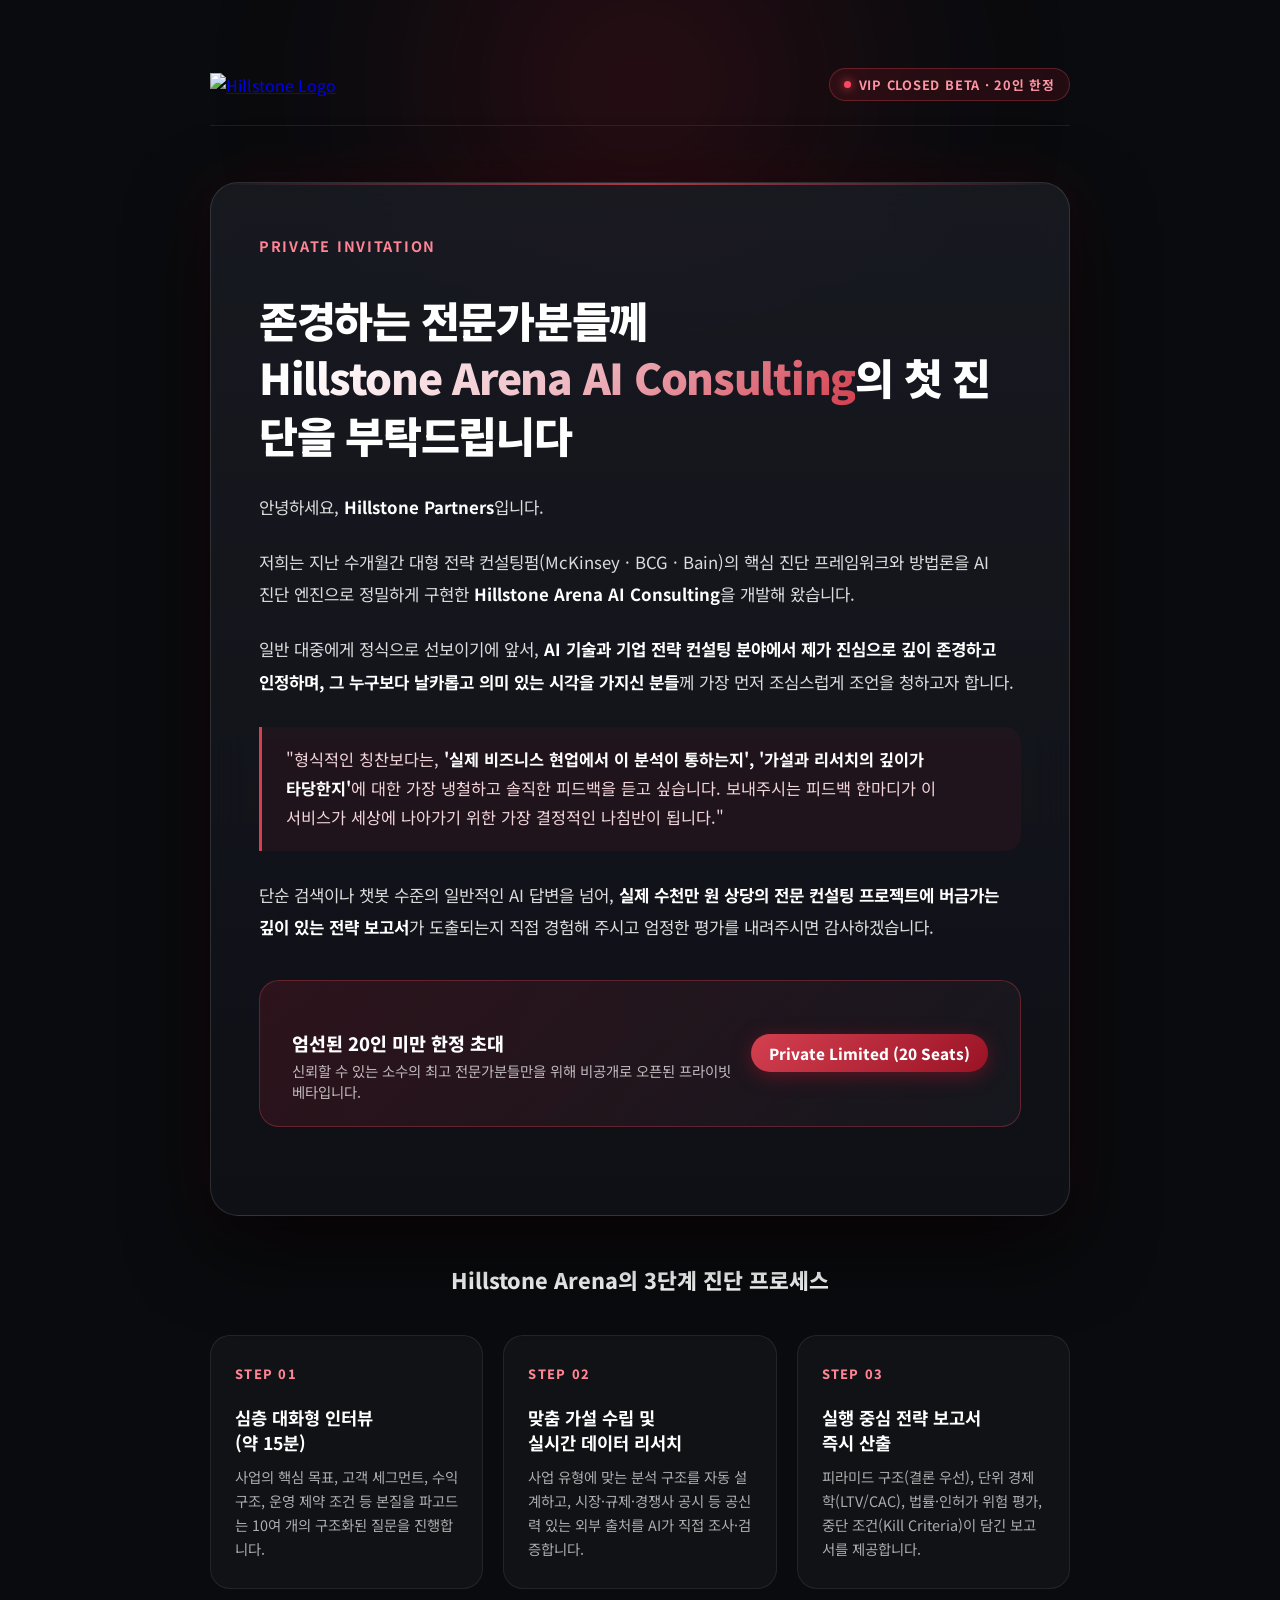
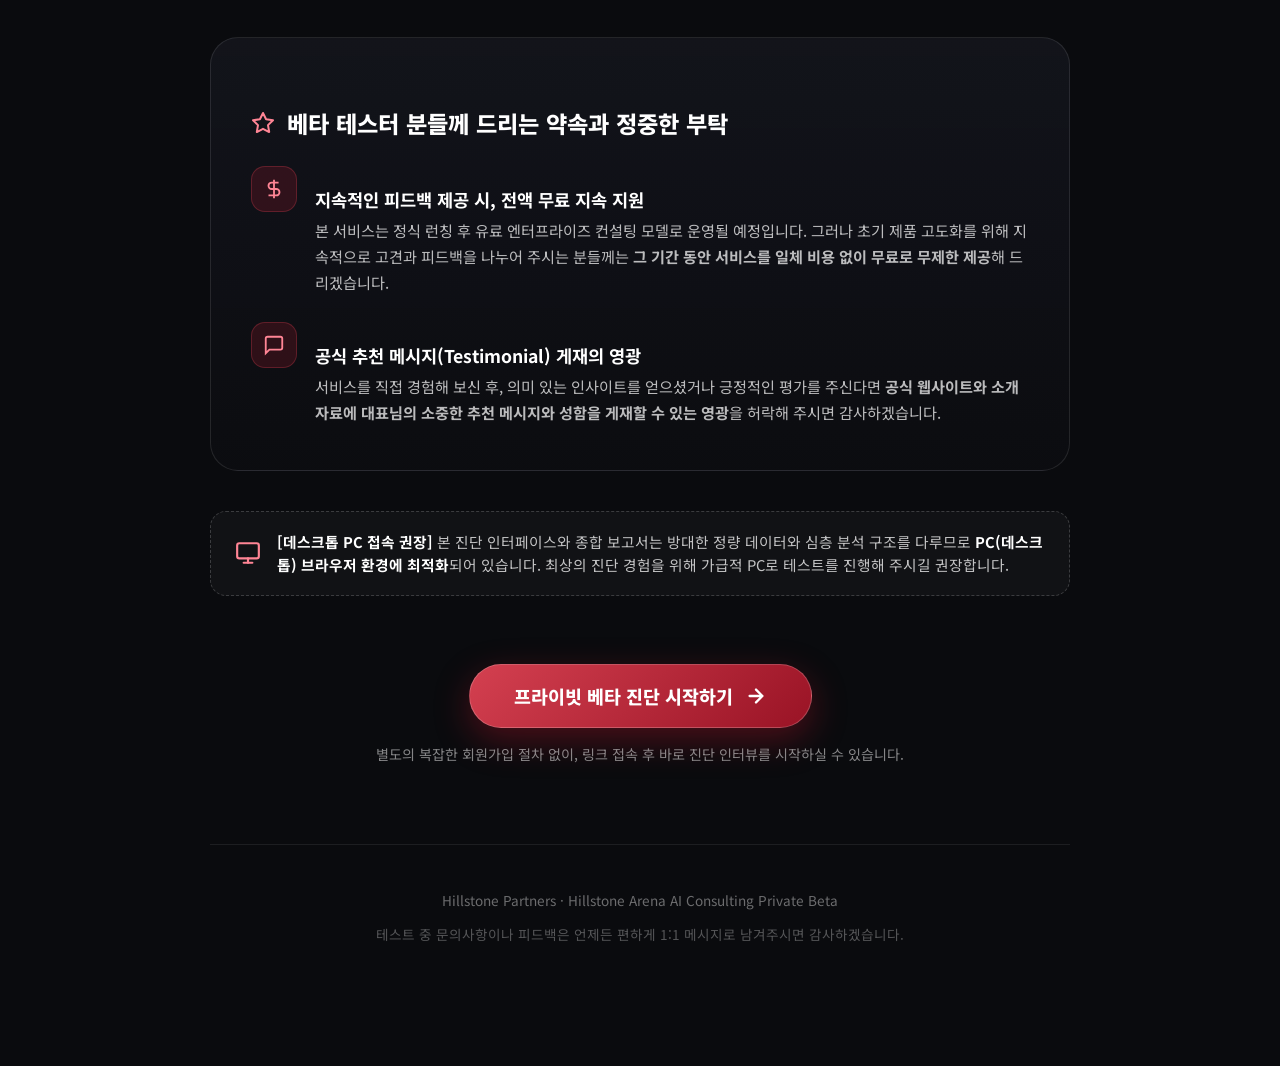
==== beta/index.html @ 741617e7 "Add VIP private closed beta tester invitation page (/beta)" ====
<!DOCTYPE html>
<html lang="ko">
<head>
  <meta charset="UTF-8" />
  <meta name="viewport" content="width=device-width, initial-scale=1.0" />
  <title>VIP Private Closed Beta — Hillstone Arena AI Consulting</title>
  <meta name="description" content="AI 기술 및 기업 컨설팅 분야에서 엄선된 20인 한정 프라이빗 베타 테스터 초대장입니다." />
  <link rel="preconnect" href="https://fonts.googleapis.com" />
  <link rel="preconnect" href="https://fonts.gstatic.com" crossorigin />
  <link href="https://fonts.googleapis.com/css2?family=Inter:wght@300;400;500;600;700;800;900&family=Noto+Sans+KR:wght@300;400;500;600;700;800;900&display=swap" rel="stylesheet" />
  <link rel="stylesheet" href="style.css?v=210" />
  <style>
    /* ─── VIP 베타 초대장 전용 맞춤 스타일 ─── */
    .vip-page {
      background: #0a0b0e;
      color: #e2e8f0;
      font-family: 'Noto Sans KR', 'Inter', sans-serif;
      overflow-x: hidden;
      min-height: 100vh;
      position: relative;
    }

    /* 상단 은은한 앰비언트 글로우 */
    .vip-ambient-glow {
      position: absolute;
      top: -150px;
      left: 50%;
      transform: translateX(-50%);
      width: 800px;
      height: 450px;
      background: radial-gradient(circle, rgba(179, 27, 47, 0.22) 0%, rgba(123, 17, 35, 0.08) 50%, transparent 70%);
      filter: blur(80px);
      pointer-events: none;
      z-index: 0;
    }

    .vip-container {
      max-width: 860px;
      margin: 0 auto;
      padding: 60px 24px 100px;
      position: relative;
      z-index: 1;
    }

    .vip-nav {
      display: flex;
      align-items: center;
      justify-content: space-between;
      margin-bottom: 56px;
      padding-bottom: 24px;
      border-bottom: 1px solid rgba(255, 255, 255, 0.08);
    }

    .vip-badge-exclusive {
      display: inline-flex;
      align-items: center;
      gap: 8px;
      background: rgba(179, 27, 47, 0.15);
      border: 1px solid rgba(212, 64, 80, 0.35);
      color: #ff94a2;
      padding: 6px 14px;
      border-radius: 30px;
      font-size: 0.8rem;
      font-weight: 700;
      letter-spacing: 0.06em;
      text-transform: uppercase;
    }

    .vip-badge-exclusive::before {
      content: '';
      width: 7px;
      height: 7px;
      background: #ff4760;
      border-radius: 50%;
      box-shadow: 0 0 10px #ff4760;
    }

    /* 레터 오프닝 섹션 */
    .vip-letter-card {
      background: linear-gradient(180deg, rgba(26, 28, 36, 0.85) 0%, rgba(16, 17, 23, 0.95) 100%);
      border: 1px solid rgba(255, 255, 255, 0.12);
      border-radius: 28px;
      padding: 52px 48px;
      box-shadow: 0 30px 80px rgba(0, 0, 0, 0.7), 0 0 60px rgba(179, 27, 47, 0.12);
      backdrop-filter: blur(20px);
      -webkit-backdrop-filter: blur(20px);
      margin-bottom: 40px;
      position: relative;
      overflow: hidden;
    }

    .vip-letter-card::before {
      content: '';
      position: absolute;
      top: 0;
      left: 0;
      right: 0;
      height: 2px;
      background: linear-gradient(90deg, transparent, rgba(212, 64, 80, 0.8), transparent);
    }

    .vip-title-tag {
      color: #ff8595;
      font-size: 0.9rem;
      font-weight: 700;
      letter-spacing: 0.12em;
      text-transform: uppercase;
      margin-bottom: 16px;
      display: block;
    }

    .vip-main-title {
      font-size: clamp(1.85rem, 4vw, 2.65rem);
      font-weight: 900;
      line-height: 1.35;
      color: #ffffff;
      letter-spacing: -0.03em;
      margin-bottom: 28px;
    }

    .vip-main-title .highlight {
      background: linear-gradient(135deg, #ffffff 10%, #f0c0c8 50%, #d44050 100%);
      -webkit-background-clip: text;
      -webkit-text-fill-color: transparent;
    }

    .vip-letter-body {
      font-size: 1.05rem;
      line-height: 1.95;
      color: rgba(255, 255, 255, 0.85);
      word-break: keep-all;
    }

    .vip-letter-body p {
      margin-bottom: 22px;
    }

    .vip-letter-body strong {
      color: #ffffff;
      font-weight: 700;
    }

    .vip-letter-body .quote-box {
      background: rgba(179, 27, 47, 0.08);
      border-left: 3px solid #d44050;
      padding: 18px 24px;
      margin: 28px 0;
      border-radius: 0 16px 16px 0;
      font-size: 1.02rem;
      color: #f1d5da;
      line-height: 1.8;
    }

    /* 20인 한정 강조 배너 */
    .vip-capacity-card {
      background: linear-gradient(135deg, rgba(179, 27, 47, 0.18), rgba(26, 28, 36, 0.6));
      border: 1px solid rgba(212, 64, 80, 0.35);
      border-radius: 20px;
      padding: 24px 32px;
      display: flex;
      align-items: center;
      justify-content: space-between;
      gap: 20px;
      margin: 36px 0;
    }

    .vip-capacity-info h4 {
      color: #ffffff;
      font-size: 1.15rem;
      font-weight: 800;
      margin-bottom: 4px;
    }

    .vip-capacity-info p {
      color: rgba(255, 255, 255, 0.7);
      font-size: 0.9rem;
      margin: 0;
    }

    .vip-capacity-pill {
      background: linear-gradient(135deg, #d44050, #991325);
      color: #ffffff;
      padding: 8px 18px;
      border-radius: 30px;
      font-size: 0.95rem;
      font-weight: 800;
      white-space: nowrap;
      box-shadow: 0 4px 18px rgba(153, 19, 37, 0.5);
    }

    /* 서비스 핵심 특징 3단 그리드 */
    .vip-features-grid {
      display: grid;
      grid-template-columns: repeat(auto-fit, minmax(240px, 1fr));
      gap: 20px;
      margin: 40px 0;
    }

    .vip-feature-card {
      background: rgba(255, 255, 255, 0.03);
      border: 1px solid rgba(255, 255, 255, 0.08);
      border-radius: 20px;
      padding: 28px 24px;
      transition: all 0.3s ease;
    }

    .vip-feature-card:hover {
      background: rgba(255, 255, 255, 0.05);
      border-color: rgba(212, 64, 80, 0.35);
      transform: translateY(-3px);
    }

    .vip-feature-num {
      font-size: 0.8rem;
      font-weight: 800;
      color: #ff8595;
      letter-spacing: 0.1em;
      margin-bottom: 12px;
      display: block;
    }

    .vip-feature-card h4 {
      color: #ffffff;
      font-size: 1.1rem;
      font-weight: 700;
      margin-bottom: 10px;
      line-height: 1.4;
    }

    .vip-feature-card p {
      color: rgba(255, 255, 255, 0.65);
      font-size: 0.9rem;
      line-height: 1.65;
      margin: 0;
    }

    /* 특별 혜택 및 추천사 요청 카드 */
    .vip-benefits-section {
      background: linear-gradient(180deg, rgba(20, 21, 28, 0.9), rgba(12, 13, 17, 0.95));
      border: 1px solid rgba(255, 255, 255, 0.1);
      border-radius: 28px;
      padding: 44px 40px;
      margin: 40px 0;
    }

    .vip-benefits-section h3 {
      font-size: 1.45rem;
      font-weight: 800;
      color: #ffffff;
      margin-bottom: 24px;
      display: flex;
      align-items: center;
      gap: 12px;
    }

    .vip-benefit-item {
      display: flex;
      gap: 18px;
      align-items: flex-start;
      margin-bottom: 24px;
    }

    .vip-benefit-item:last-child {
      margin-bottom: 0;
    }

    .vip-benefit-icon {
      width: 44px;
      height: 44px;
      border-radius: 14px;
      background: rgba(179, 27, 47, 0.2);
      border: 1px solid rgba(212, 64, 80, 0.3);
      display: flex;
      align-items: center;
      justify-content: center;
      color: #ff8595;
      flex-shrink: 0;
      margin-top: 2px;
    }

    .vip-benefit-content h4 {
      font-size: 1.1rem;
      font-weight: 700;
      color: #ffffff;
      margin-bottom: 6px;
    }

    .vip-benefit-content p {
      font-size: 0.95rem;
      color: rgba(255, 255, 255, 0.72);
      line-height: 1.7;
      margin: 0;
    }

    /* 데스크톱 권장 안내 박스 */
    .vip-desktop-notice {
      background: rgba(255, 255, 255, 0.03);
      border: 1px dashed rgba(255, 255, 255, 0.18);
      border-radius: 16px;
      padding: 18px 24px;
      display: flex;
      align-items: center;
      gap: 16px;
      margin: 32px 0;
    }

    .vip-desktop-notice svg {
      color: #ff8595;
      flex-shrink: 0;
    }

    .vip-desktop-notice p {
      font-size: 0.92rem;
      color: rgba(255, 255, 255, 0.75);
      line-height: 1.6;
      margin: 0;
    }

    .vip-desktop-notice strong {
      color: #ffffff;
    }

    /* 하단 CTA 영역 */
    .vip-cta-block {
      text-align: center;
      margin-top: 48px;
      padding-top: 20px;
    }

    .vip-btn-start {
      display: inline-flex;
      align-items: center;
      justify-content: center;
      gap: 12px;
      background: linear-gradient(135deg, #d44050 0%, #991325 100%);
      color: #ffffff;
      font-size: 1.15rem;
      font-weight: 800;
      padding: 18px 44px;
      border-radius: 36px;
      text-decoration: none;
      box-shadow: 0 12px 35px rgba(153, 19, 37, 0.45);
      transition: all 0.3s ease;
      cursor: pointer;
      border: 1px solid rgba(255, 255, 255, 0.2);
    }

    .vip-btn-start:hover {
      transform: translateY(-3px) scale(1.02);
      box-shadow: 0 18px 45px rgba(153, 19, 37, 0.65);
      color: #ffffff;
    }

    .vip-cta-sub {
      font-size: 0.88rem;
      color: rgba(255, 255, 255, 0.5);
      margin-top: 16px;
    }

    /* 푸터 */
    .vip-footer {
      text-align: center;
      margin-top: 80px;
      padding-top: 32px;
      border-top: 1px solid rgba(255, 255, 255, 0.08);
      font-size: 0.85rem;
      color: rgba(255, 255, 255, 0.4);
    }

    @media (max-width: 768px) {
      .vip-letter-card {
        padding: 36px 24px;
      }
      .vip-benefits-section {
        padding: 32px 20px;
      }
      .vip-capacity-card {
        flex-direction: column;
        align-items: flex-start;
      }
      .vip-btn-start {
        width: 100%;
        padding: 16px 24px;
        font-size: 1.05rem;
      }
    }
  </style>
</head>
<body class="vip-page">
  <div class="vip-ambient-glow"></div>

  <div class="vip-container">
    <!-- ─── 네비게이션 헤더 ─── -->
    <header class="vip-nav">
      <a href="https://arena.hillstone.cc" class="nav-logo" title="Hillstone Arena 메인으로">
        <img src="https://raw.githubusercontent.com/harhie/siteimage/main/images/1778810982233_logo_hillstone_hw.webp" alt="Hillstone Logo" height="30" />
      </a>
      <span class="vip-badge-exclusive">VIP Closed Beta · 20인 한정</span>
    </header>

    <main>
      <!-- ─── 레터 오프닝 섹션 ─── -->
      <article class="vip-letter-card">
        <span class="vip-title-tag">PRIVATE INVITATION</span>
        <h1 class="vip-main-title">
          존경하는 전문가분들께<br />
          <span class="highlight">Hillstone Arena AI Consulting</span>의 첫 진단을 부탁드립니다
        </h1>

        <div class="vip-letter-body">
          <p>
            안녕하세요, <strong>Hillstone Partners</strong>입니다.
          </p>
          <p>
            저희는 지난 수개월간 대형 전략 컨설팅펌(McKinsey · BCG · Bain)의 핵심 진단 프레임워크와 방법론을 AI 진단 엔진으로 정밀하게 구현한 <strong>Hillstone Arena AI Consulting</strong>을 개발해 왔습니다.
          </p>
          <p>
            일반 대중에게 정식으로 선보이기에 앞서, <strong>AI 기술과 기업 전략 컨설팅 분야에서 제가 진심으로 깊이 존경하고 인정하며, 그 누구보다 날카롭고 의미 있는 시각을 가지신 분들</strong>께 가장 먼저 조심스럽게 조언을 청하고자 합니다.
          </p>

          <div class="quote-box">
            "형식적인 칭찬보다는, <strong>'실제 비즈니스 현업에서 이 분석이 통하는지', '가설과 리서치의 깊이가 타당한지'</strong>에 대한 가장 냉철하고 솔직한 피드백을 듣고 싶습니다. 보내주시는 피드백 한마디가 이 서비스가 세상에 나아가기 위한 가장 결정적인 나침반이 됩니다."
          </div>

          <p>
            단순 검색이나 챗봇 수준의 일반적인 AI 답변을 넘어, <strong>실제 수천만 원 상당의 전문 컨설팅 프로젝트에 버금가는 깊이 있는 전략 보고서</strong>가 도출되는지 직접 경험해 주시고 엄정한 평가를 내려주시면 감사하겠습니다.
          </p>
        </div>

        <!-- 20인 한정 카드 -->
        <div class="vip-capacity-card">
          <div class="vip-capacity-info">
            <h4>엄선된 20인 미만 한정 초대</h4>
            <p>신뢰할 수 있는 소수의 최고 전문가분들만을 위해 비공개로 오픈된 프라이빗 베타입니다.</p>
          </div>
          <div class="vip-capacity-pill">Private Limited (20 Seats)</div>
        </div>
      </article>

      <!-- ─── 서비스 핵심 아키텍처 ─── -->
      <section style="margin: 48px 0;">
        <h3 style="font-size: 1.35rem; font-weight: 800; color: #ffffff; margin-bottom: 20px; text-align: center;">
          Hillstone Arena의 3단계 진단 프로세스
        </h3>
        <div class="vip-features-grid">
          <div class="vip-feature-card">
            <span class="vip-feature-num">STEP 01</span>
            <h4>심층 대화형 인터뷰<br />(약 15분)</h4>
            <p>사업의 핵심 목표, 고객 세그먼트, 수익 구조, 운영 제약 조건 등 본질을 파고드는 10여 개의 구조화된 질문을 진행합니다.</p>
          </div>
          <div class="vip-feature-card">
            <span class="vip-feature-num">STEP 02</span>
            <h4>맞춤 가설 수립 및<br />실시간 데이터 리서치</h4>
            <p>사업 유형에 맞는 분석 구조를 자동 설계하고, 시장·규제·경쟁사 공시 등 공신력 있는 외부 출처를 AI가 직접 조사·검증합니다.</p>
          </div>
          <div class="vip-feature-card">
            <span class="vip-feature-num">STEP 03</span>
            <h4>실행 중심 전략 보고서<br />즉시 산출</h4>
            <p>피라미드 구조(결론 우선), 단위 경제학(LTV/CAC), 법률·인허가 위험 평가, 중단 조건(Kill Criteria)이 담긴 보고서를 제공합니다.</p>
          </div>
        </div>
      </section>

      <!-- ─── 특별 혜택 및 추천사 요청 ─── -->
      <section class="vip-benefits-section">
        <h3>
          <svg width="24" height="24" viewBox="0 0 24 24" fill="none" stroke="#ff8595" stroke-width="2" stroke-linecap="round" stroke-linejoin="round"><polygon points="12 2 15.09 8.26 22 9.27 17 14.14 18.18 21.02 12 17.77 5.82 21.02 7 14.14 2 9.27 8.91 8.26 12 2"/></svg>
          베타 테스터 분들께 드리는 약속과 정중한 부탁
        </h3>

        <div class="vip-benefit-item">
          <div class="vip-benefit-icon">
            <svg width="22" height="22" viewBox="0 0 24 24" fill="none" stroke="currentColor" stroke-width="2"><path d="M12 2v20M17 5H9.5a3.5 3.5 0 0 0 0 7h5a3.5 3.5 0 0 1 0 7H6"/></svg>
          </div>
          <div class="vip-benefit-content">
            <h4>지속적인 피드백 제공 시, 전액 무료 지속 지원</h4>
            <p>
              본 서비스는 정식 런칭 후 유료 엔터프라이즈 컨설팅 모델로 운영될 예정입니다. 그러나 초기 제품 고도화를 위해 지속적으로 고견과 피드백을 나누어 주시는 분들께는 <strong>그 기간 동안 서비스를 일체 비용 없이 무료로 무제한 제공</strong>해 드리겠습니다.
            </p>
          </div>
        </div>

        <div class="vip-benefit-item">
          <div class="vip-benefit-icon">
            <svg width="22" height="22" viewBox="0 0 24 24" fill="none" stroke="currentColor" stroke-width="2"><path d="M21 15a2 2 0 0 1-2 2H7l-4 4V5a2 2 0 0 1 2-2h14a2 2 0 0 1 2 2z"/></svg>
          </div>
          <div class="vip-benefit-content">
            <h4>공식 추천 메시지(Testimonial) 게재의 영광</h4>
            <p>
              서비스를 직접 경험해 보신 후, 의미 있는 인사이트를 얻으셨거나 긍정적인 평가를 주신다면 <strong>공식 웹사이트와 소개 자료에 대표님의 소중한 추천 메시지와 성함을 게재할 수 있는 영광</strong>을 허락해 주시면 감사하겠습니다.
            </p>
          </div>
        </div>
      </section>

      <!-- ─── 데스크톱 권장 안내 ─── -->
      <div class="vip-desktop-notice">
        <svg width="26" height="26" viewBox="0 0 24 24" fill="none" stroke="currentColor" stroke-width="2" stroke-linecap="round" stroke-linejoin="round">
          <rect x="2" y="3" width="20" height="14" rx="2" ry="2"/>
          <line x1="8" y1="21" x2="16" y2="21"/>
          <line x1="12" y1="17" x2="12" y2="21"/>
        </svg>
        <p>
          <strong>[데스크톱 PC 접속 권장]</strong> 본 진단 인터페이스와 종합 보고서는 방대한 정량 데이터와 심층 분석 구조를 다루므로 <strong>PC(데스크톱) 브라우저 환경에 최적화</strong>되어 있습니다. 최상의 진단 경험을 위해 가급적 PC로 테스트를 진행해 주시길 권장합니다.
        </p>
      </div>

      <!-- ─── 시작하기 CTA ─── -->
      <div class="vip-cta-block">
        <a href="https://app.hillstone.cc" class="vip-btn-start" target="_blank" rel="noopener noreferrer">
          <span>프라이빗 베타 진단 시작하기</span>
          <svg width="22" height="22" viewBox="0 0 24 24" fill="none" stroke="currentColor" stroke-width="2.5" stroke-linecap="round" stroke-linejoin="round"><path d="M5 12h14M12 5l7 7-7 7"/></svg>
        </a>
        <p class="vip-cta-sub">
          별도의 복잡한 회원가입 절차 없이, 링크 접속 후 바로 진단 인터뷰를 시작하실 수 있습니다.
        </p>
      </div>
    </main>

    <!-- ─── 푸터 ─── -->
    <footer class="vip-footer">
      <p>Hillstone Partners · Hillstone Arena AI Consulting Private Beta</p>
      <p style="margin-top: 6px; color: rgba(255, 255, 255, 0.3);">
        테스트 중 문의사항이나 피드백은 언제든 편하게 1:1 메시지로 남겨주시면 감사하겠습니다.
      </p>
    </footer>
  </div>
</body>
</html>
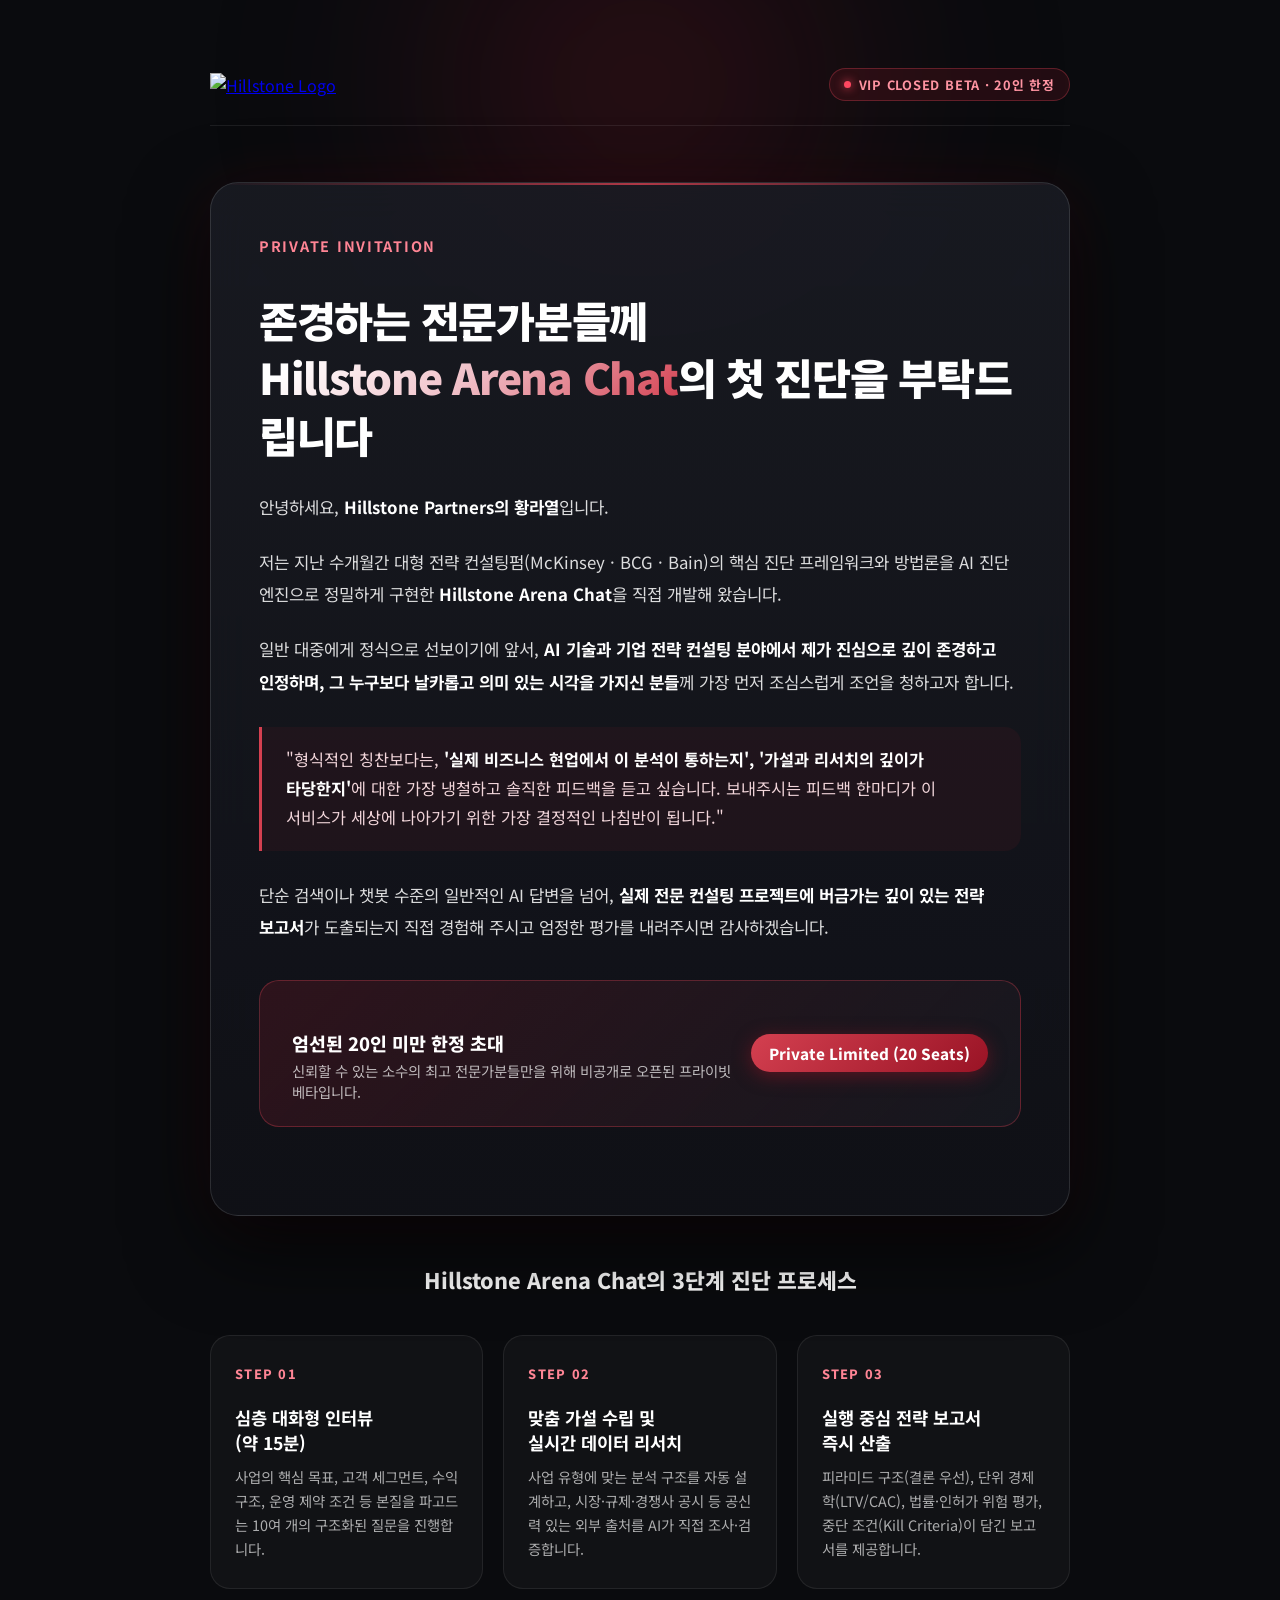
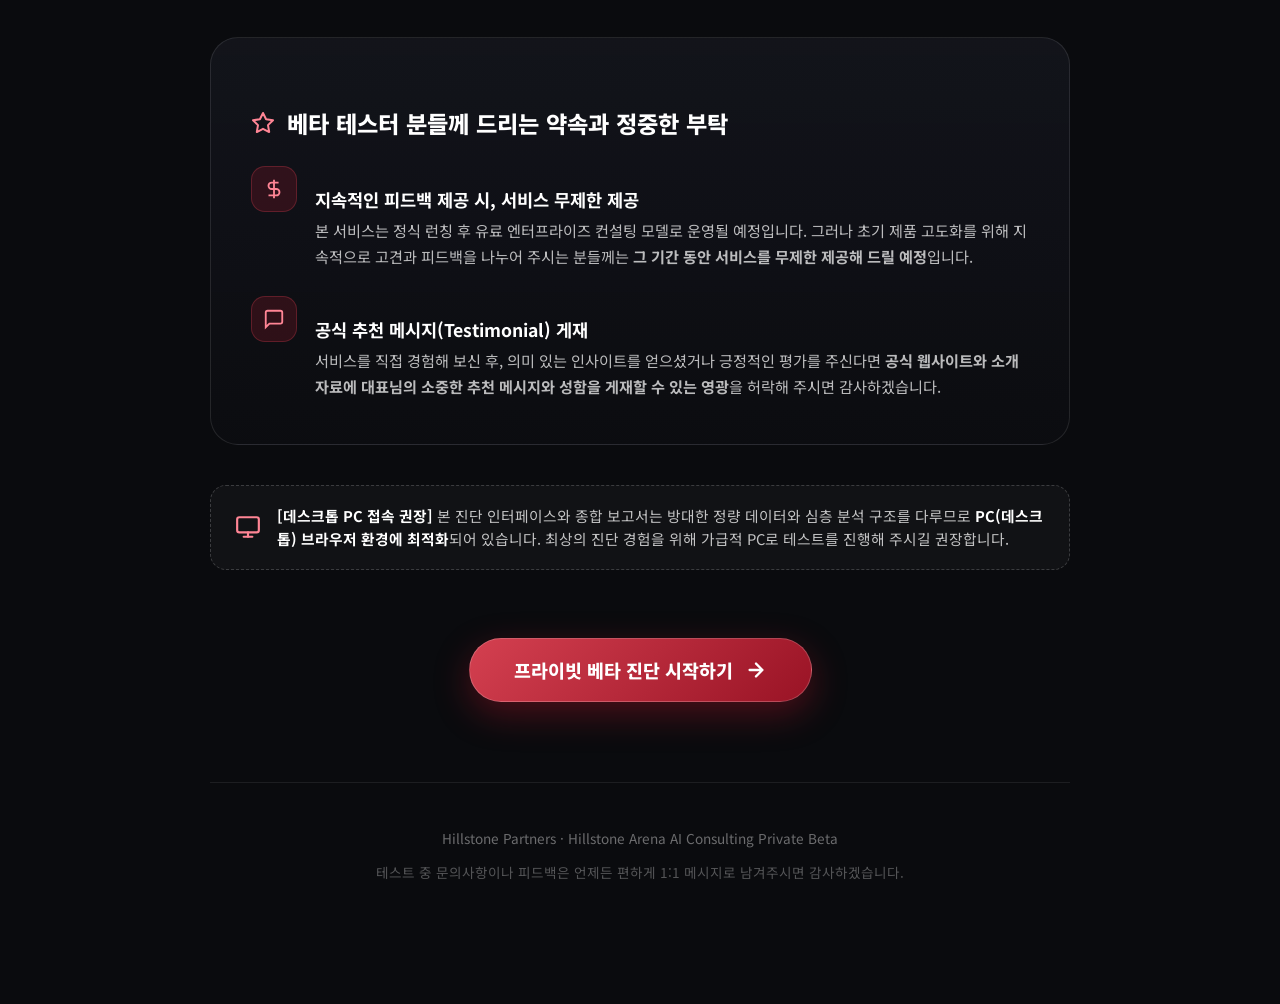
==== commit d6a19060: "Update founder message, service name to Arena Chat, and refine copy" ====
--- a/beta/index.html
+++ b/beta/index.html
@@ -404,15 +404,15 @@
         <span class="vip-title-tag">PRIVATE INVITATION</span>
         <h1 class="vip-main-title">
           존경하는 전문가분들께<br />
-          <span class="highlight">Hillstone Arena AI Consulting</span>의 첫 진단을 부탁드립니다
+          <span class="highlight">Hillstone Arena Chat</span>의 첫 진단을 부탁드립니다
         </h1>
 
         <div class="vip-letter-body">
           <p>
-            안녕하세요, <strong>Hillstone Partners</strong>입니다.
+            안녕하세요, <strong>Hillstone Partners의 황라열</strong>입니다.
           </p>
           <p>
-            저희는 지난 수개월간 대형 전략 컨설팅펌(McKinsey · BCG · Bain)의 핵심 진단 프레임워크와 방법론을 AI 진단 엔진으로 정밀하게 구현한 <strong>Hillstone Arena AI Consulting</strong>을 개발해 왔습니다.
+            저는 지난 수개월간 대형 전략 컨설팅펌(McKinsey · BCG · Bain)의 핵심 진단 프레임워크와 방법론을 AI 진단 엔진으로 정밀하게 구현한 <strong>Hillstone Arena Chat</strong>을 직접 개발해 왔습니다.
           </p>
           <p>
             일반 대중에게 정식으로 선보이기에 앞서, <strong>AI 기술과 기업 전략 컨설팅 분야에서 제가 진심으로 깊이 존경하고 인정하며, 그 누구보다 날카롭고 의미 있는 시각을 가지신 분들</strong>께 가장 먼저 조심스럽게 조언을 청하고자 합니다.
@@ -423,7 +423,7 @@
           </div>
 
           <p>
-            단순 검색이나 챗봇 수준의 일반적인 AI 답변을 넘어, <strong>실제 수천만 원 상당의 전문 컨설팅 프로젝트에 버금가는 깊이 있는 전략 보고서</strong>가 도출되는지 직접 경험해 주시고 엄정한 평가를 내려주시면 감사하겠습니다.
+            단순 검색이나 챗봇 수준의 일반적인 AI 답변을 넘어, <strong>실제 전문 컨설팅 프로젝트에 버금가는 깊이 있는 전략 보고서</strong>가 도출되는지 직접 경험해 주시고 엄정한 평가를 내려주시면 감사하겠습니다.
           </p>
         </div>
 
@@ -440,7 +440,7 @@
       <!-- ─── 서비스 핵심 아키텍처 ─── -->
       <section style="margin: 48px 0;">
         <h3 style="font-size: 1.35rem; font-weight: 800; color: #ffffff; margin-bottom: 20px; text-align: center;">
-          Hillstone Arena의 3단계 진단 프로세스
+          Hillstone Arena Chat의 3단계 진단 프로세스
         </h3>
         <div class="vip-features-grid">
           <div class="vip-feature-card">
@@ -473,9 +473,9 @@
             <svg width="22" height="22" viewBox="0 0 24 24" fill="none" stroke="currentColor" stroke-width="2"><path d="M12 2v20M17 5H9.5a3.5 3.5 0 0 0 0 7h5a3.5 3.5 0 0 1 0 7H6"/></svg>
           </div>
           <div class="vip-benefit-content">
-            <h4>지속적인 피드백 제공 시, 전액 무료 지속 지원</h4>
+            <h4>지속적인 피드백 제공 시, 서비스 무제한 제공</h4>
             <p>
-              본 서비스는 정식 런칭 후 유료 엔터프라이즈 컨설팅 모델로 운영될 예정입니다. 그러나 초기 제품 고도화를 위해 지속적으로 고견과 피드백을 나누어 주시는 분들께는 <strong>그 기간 동안 서비스를 일체 비용 없이 무료로 무제한 제공</strong>해 드리겠습니다.
+              본 서비스는 정식 런칭 후 유료 엔터프라이즈 컨설팅 모델로 운영될 예정입니다. 그러나 초기 제품 고도화를 위해 지속적으로 고견과 피드백을 나누어 주시는 분들께는 <strong>그 기간 동안 서비스를 무제한 제공해 드릴 예정</strong>입니다.
             </p>
           </div>
         </div>
@@ -485,7 +485,7 @@
             <svg width="22" height="22" viewBox="0 0 24 24" fill="none" stroke="currentColor" stroke-width="2"><path d="M21 15a2 2 0 0 1-2 2H7l-4 4V5a2 2 0 0 1 2-2h14a2 2 0 0 1 2 2z"/></svg>
           </div>
           <div class="vip-benefit-content">
-            <h4>공식 추천 메시지(Testimonial) 게재의 영광</h4>
+            <h4>공식 추천 메시지(Testimonial) 게재</h4>
             <p>
               서비스를 직접 경험해 보신 후, 의미 있는 인사이트를 얻으셨거나 긍정적인 평가를 주신다면 <strong>공식 웹사이트와 소개 자료에 대표님의 소중한 추천 메시지와 성함을 게재할 수 있는 영광</strong>을 허락해 주시면 감사하겠습니다.
             </p>
@@ -507,13 +507,10 @@
 
       <!-- ─── 시작하기 CTA ─── -->
       <div class="vip-cta-block">
-        <a href="https://app.hillstone.cc" class="vip-btn-start" target="_blank" rel="noopener noreferrer">
+        <a href="https://arena.hillstone.cc" class="vip-btn-start">
           <span>프라이빗 베타 진단 시작하기</span>
           <svg width="22" height="22" viewBox="0 0 24 24" fill="none" stroke="currentColor" stroke-width="2.5" stroke-linecap="round" stroke-linejoin="round"><path d="M5 12h14M12 5l7 7-7 7"/></svg>
         </a>
-        <p class="vip-cta-sub">
-          별도의 복잡한 회원가입 절차 없이, 링크 접속 후 바로 진단 인터뷰를 시작하실 수 있습니다.
-        </p>
       </div>
     </main>
 
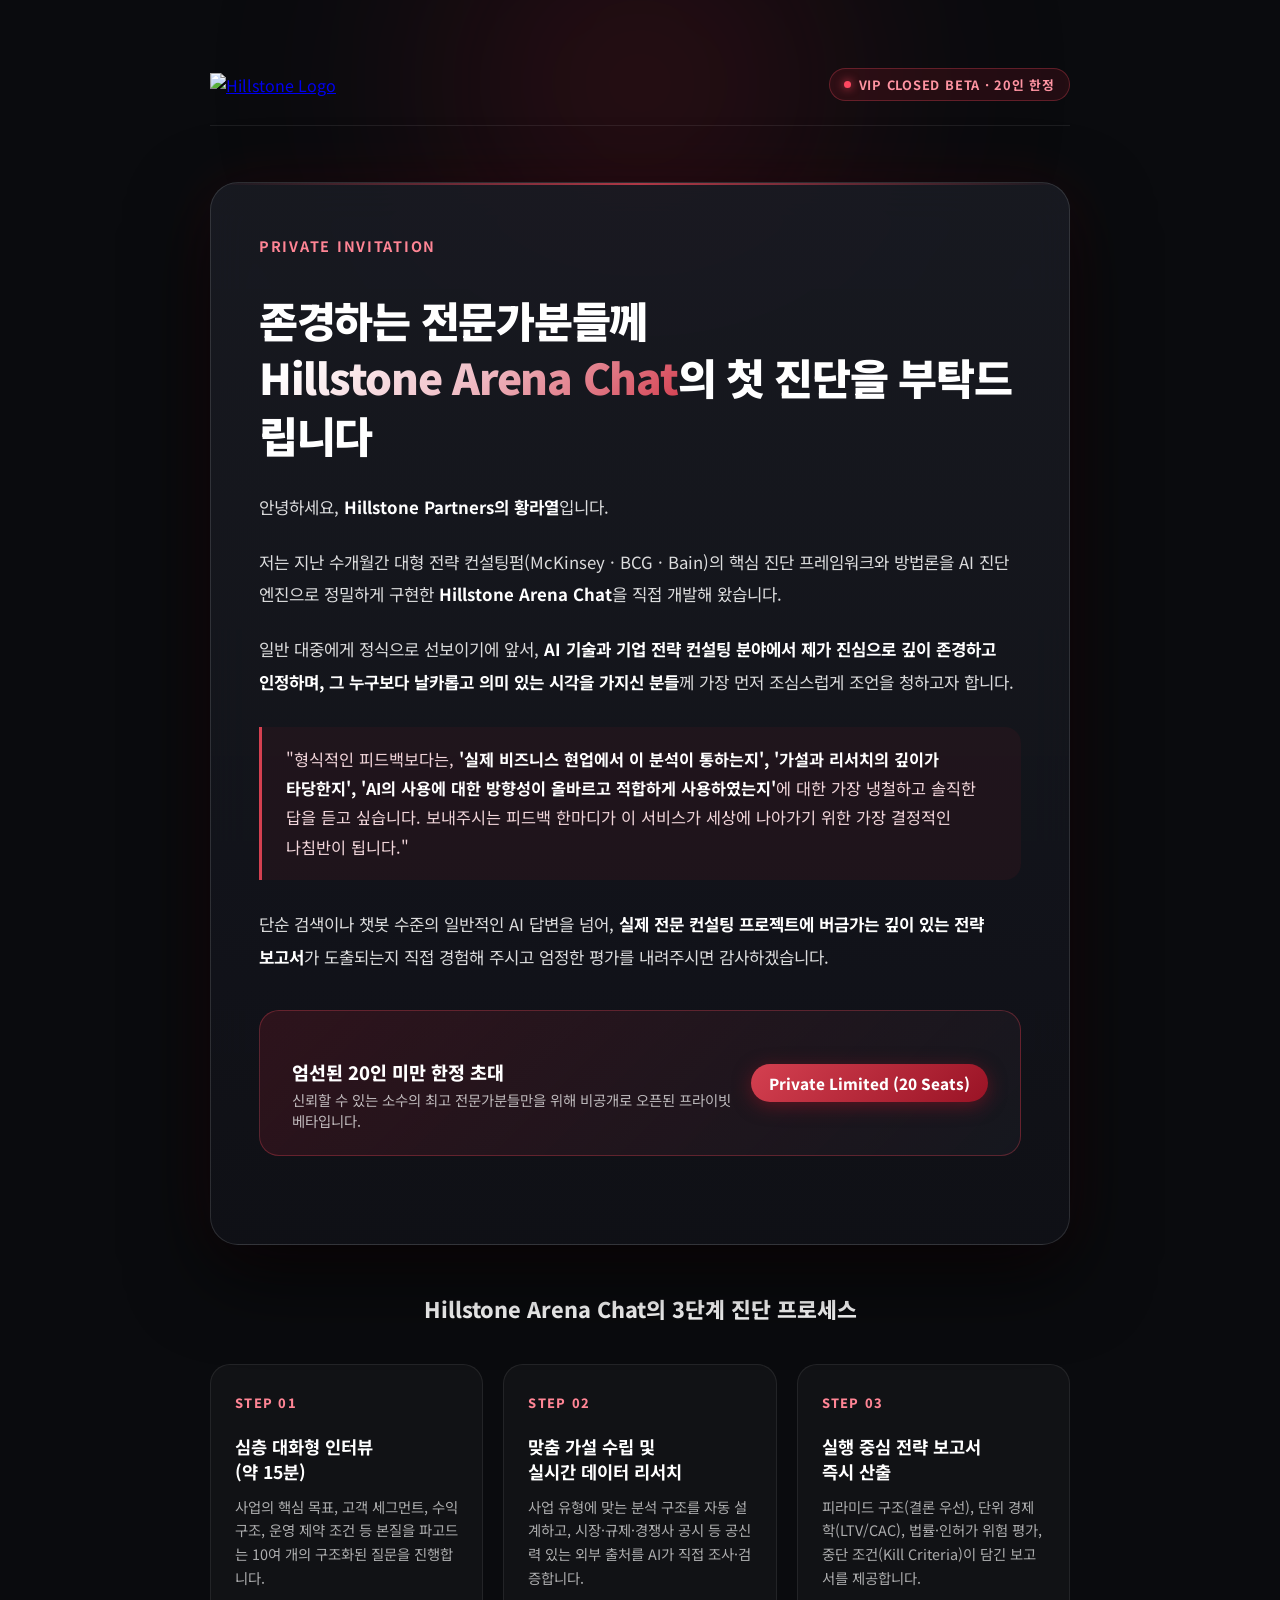
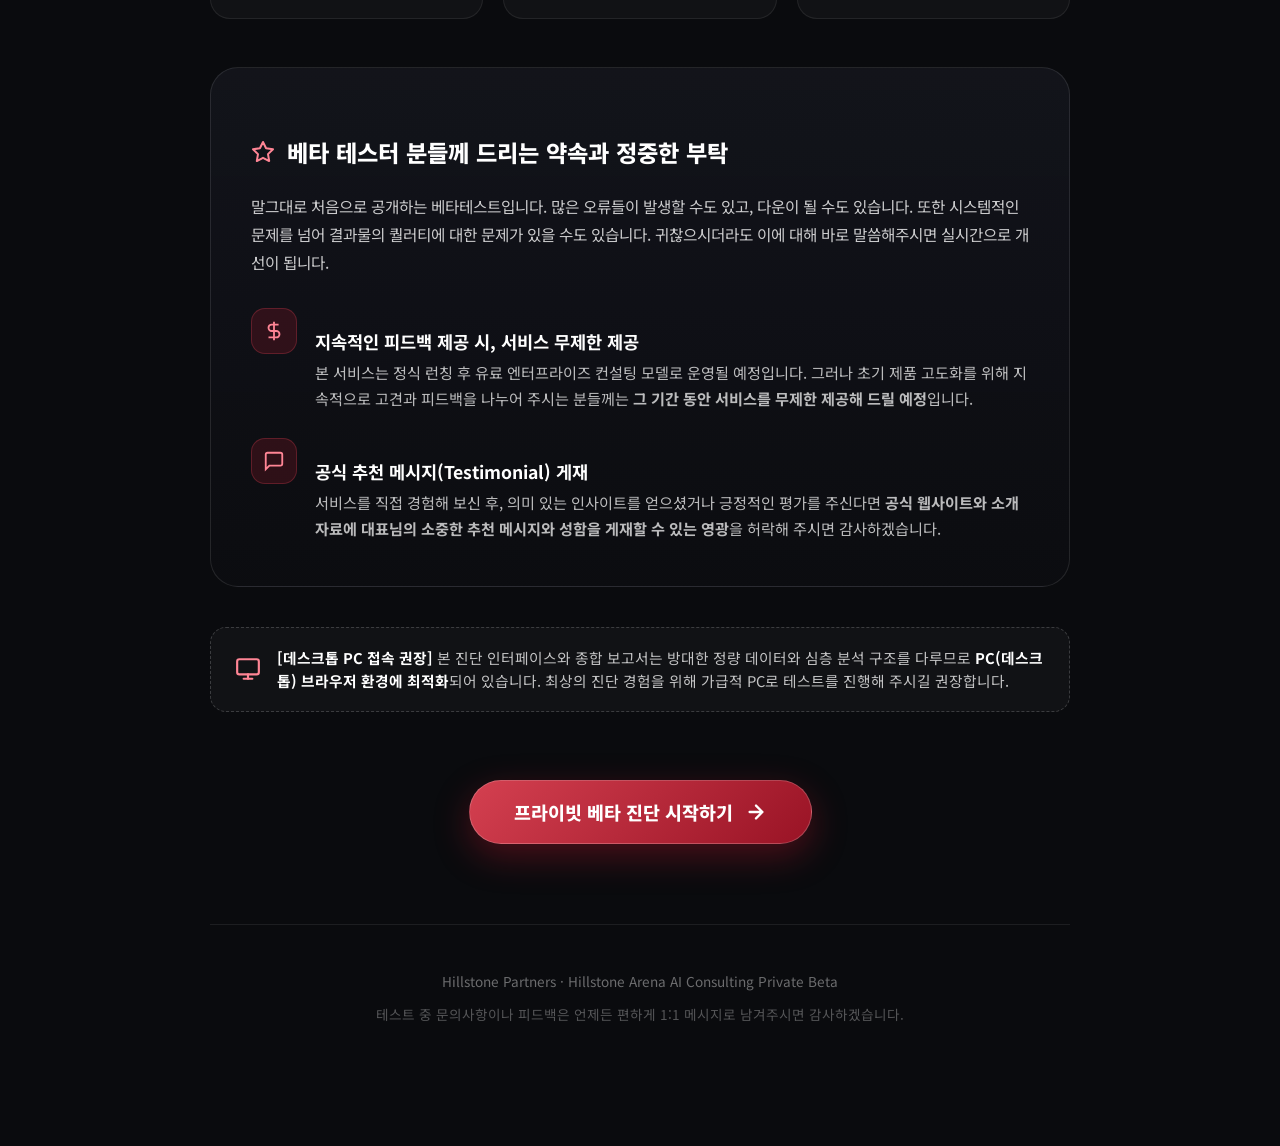
==== commit fc6fd784: "Update quote on AI suitability and add beta test quality/error notice" ====
--- a/beta/index.html
+++ b/beta/index.html
@@ -419,7 +419,7 @@
           </p>
 
           <div class="quote-box">
-            "형식적인 칭찬보다는, <strong>'실제 비즈니스 현업에서 이 분석이 통하는지', '가설과 리서치의 깊이가 타당한지'</strong>에 대한 가장 냉철하고 솔직한 피드백을 듣고 싶습니다. 보내주시는 피드백 한마디가 이 서비스가 세상에 나아가기 위한 가장 결정적인 나침반이 됩니다."
+            "형식적인 피드백보다는, <strong>'실제 비즈니스 현업에서 이 분석이 통하는지', '가설과 리서치의 깊이가 타당한지', 'AI의 사용에 대한 방향성이 올바르고 적합하게 사용하였는지'</strong>에 대한 가장 냉철하고 솔직한 답을 듣고 싶습니다. 보내주시는 피드백 한마디가 이 서비스가 세상에 나아가기 위한 가장 결정적인 나침반이 됩니다."
           </div>
 
           <p>
@@ -467,6 +467,10 @@
           <svg width="24" height="24" viewBox="0 0 24 24" fill="none" stroke="#ff8595" stroke-width="2" stroke-linecap="round" stroke-linejoin="round"><polygon points="12 2 15.09 8.26 22 9.27 17 14.14 18.18 21.02 12 17.77 5.82 21.02 7 14.14 2 9.27 8.91 8.26 12 2"/></svg>
           베타 테스터 분들께 드리는 약속과 정중한 부탁
         </h3>
+
+        <p style="font-size: 0.98rem; color: rgba(255, 255, 255, 0.78); line-height: 1.8; margin-bottom: 28px;">
+          말그대로 처음으로 공개하는 베타테스트입니다. 많은 오류들이 발생할 수도 있고, 다운이 될 수도 있습니다. 또한 시스템적인 문제를 넘어 결과물의 퀄러티에 대한 문제가 있을 수도 있습니다. 귀찮으시더라도 이에 대해 바로 말씀해주시면 실시간으로 개선이 됩니다.
+        </p>
 
         <div class="vip-benefit-item">
           <div class="vip-benefit-icon">
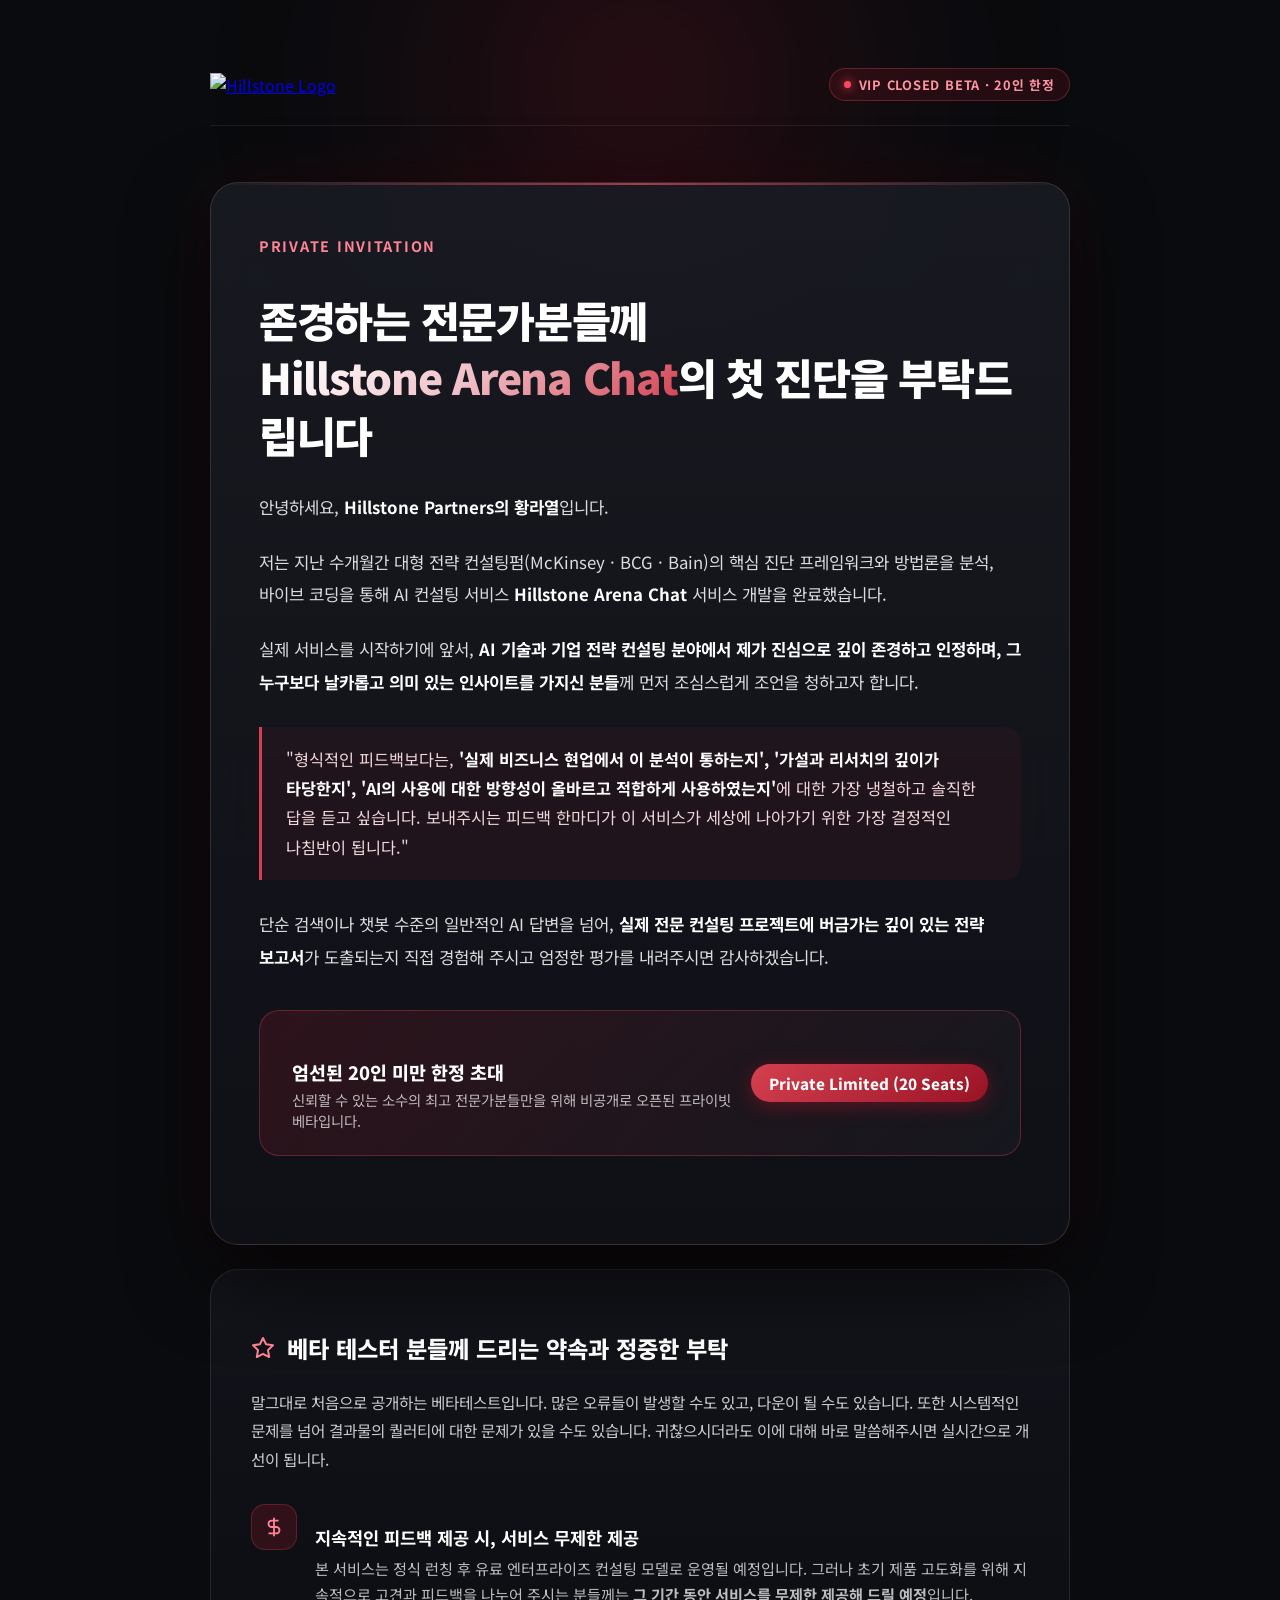
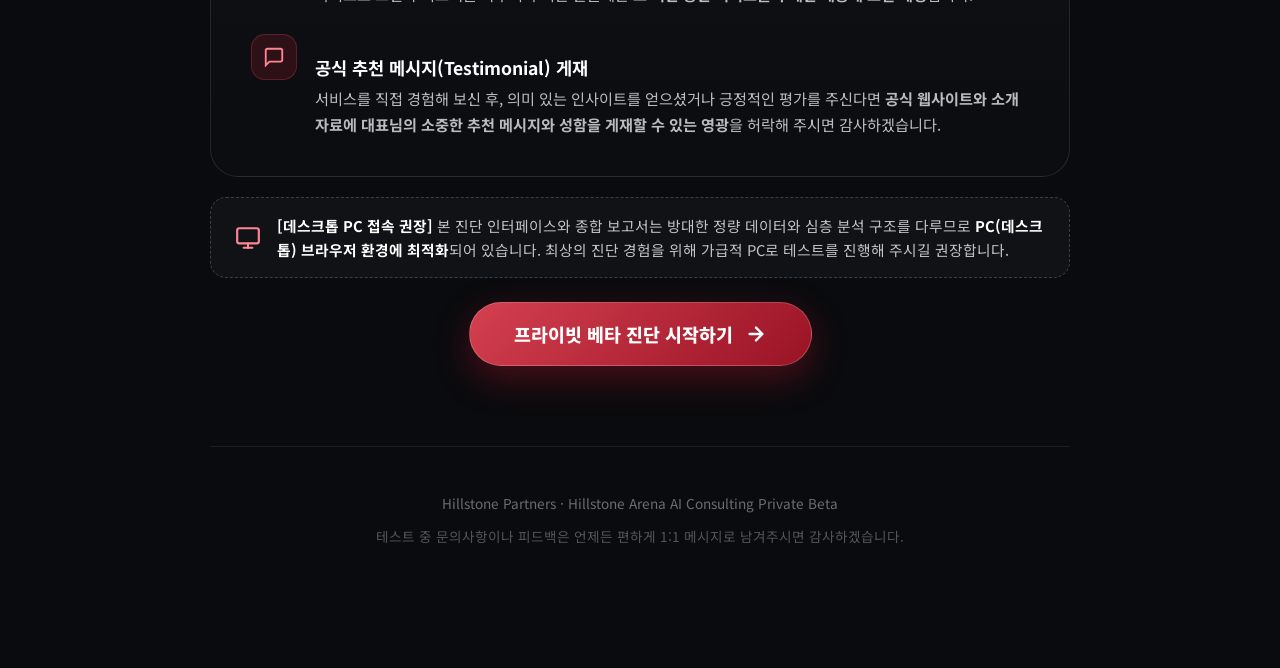
==== commit 653ea9b5: "Update founder narrative on vibe coding, remove 3-step process, and tighten section spacing" ====
--- a/beta/index.html
+++ b/beta/index.html
@@ -84,7 +84,7 @@
       box-shadow: 0 30px 80px rgba(0, 0, 0, 0.7), 0 0 60px rgba(179, 27, 47, 0.12);
       backdrop-filter: blur(20px);
       -webkit-backdrop-filter: blur(20px);
-      margin-bottom: 40px;
+      margin-bottom: 24px;
       position: relative;
       overflow: hidden;
     }
@@ -239,8 +239,8 @@
       background: linear-gradient(180deg, rgba(20, 21, 28, 0.9), rgba(12, 13, 17, 0.95));
       border: 1px solid rgba(255, 255, 255, 0.1);
       border-radius: 28px;
-      padding: 44px 40px;
-      margin: 40px 0;
+      padding: 38px 40px;
+      margin: 0 0 20px 0;
     }
 
     .vip-benefits-section h3 {
@@ -297,11 +297,11 @@
       background: rgba(255, 255, 255, 0.03);
       border: 1px dashed rgba(255, 255, 255, 0.18);
       border-radius: 16px;
-      padding: 18px 24px;
+      padding: 16px 24px;
       display: flex;
       align-items: center;
       gap: 16px;
-      margin: 32px 0;
+      margin: 0 0 24px 0;
     }
 
     .vip-desktop-notice svg {
@@ -323,8 +323,8 @@
     /* 하단 CTA 영역 */
     .vip-cta-block {
       text-align: center;
-      margin-top: 48px;
-      padding-top: 20px;
+      margin-top: 0;
+      padding-top: 0;
     }
 
     .vip-btn-start {
@@ -412,10 +412,10 @@
             안녕하세요, <strong>Hillstone Partners의 황라열</strong>입니다.
           </p>
           <p>
-            저는 지난 수개월간 대형 전략 컨설팅펌(McKinsey · BCG · Bain)의 핵심 진단 프레임워크와 방법론을 AI 진단 엔진으로 정밀하게 구현한 <strong>Hillstone Arena Chat</strong>을 직접 개발해 왔습니다.
+            저는 지난 수개월간 대형 전략 컨설팅펌(McKinsey · BCG · Bain)의 핵심 진단 프레임워크와 방법론을 분석, 바이브 코딩을 통해 AI 컨설팅 서비스 <strong>Hillstone Arena Chat</strong> 서비스 개발을 완료했습니다.
           </p>
           <p>
-            일반 대중에게 정식으로 선보이기에 앞서, <strong>AI 기술과 기업 전략 컨설팅 분야에서 제가 진심으로 깊이 존경하고 인정하며, 그 누구보다 날카롭고 의미 있는 시각을 가지신 분들</strong>께 가장 먼저 조심스럽게 조언을 청하고자 합니다.
+            실제 서비스를 시작하기에 앞서, <strong>AI 기술과 기업 전략 컨설팅 분야에서 제가 진심으로 깊이 존경하고 인정하며, 그 누구보다 날카롭고 의미 있는 인사이트를 가지신 분들</strong>께 먼저 조심스럽게 조언을 청하고자 합니다.
           </p>
 
           <div class="quote-box">
@@ -436,30 +436,6 @@
           <div class="vip-capacity-pill">Private Limited (20 Seats)</div>
         </div>
       </article>
-
-      <!-- ─── 서비스 핵심 아키텍처 ─── -->
-      <section style="margin: 48px 0;">
-        <h3 style="font-size: 1.35rem; font-weight: 800; color: #ffffff; margin-bottom: 20px; text-align: center;">
-          Hillstone Arena Chat의 3단계 진단 프로세스
-        </h3>
-        <div class="vip-features-grid">
-          <div class="vip-feature-card">
-            <span class="vip-feature-num">STEP 01</span>
-            <h4>심층 대화형 인터뷰<br />(약 15분)</h4>
-            <p>사업의 핵심 목표, 고객 세그먼트, 수익 구조, 운영 제약 조건 등 본질을 파고드는 10여 개의 구조화된 질문을 진행합니다.</p>
-          </div>
-          <div class="vip-feature-card">
-            <span class="vip-feature-num">STEP 02</span>
-            <h4>맞춤 가설 수립 및<br />실시간 데이터 리서치</h4>
-            <p>사업 유형에 맞는 분석 구조를 자동 설계하고, 시장·규제·경쟁사 공시 등 공신력 있는 외부 출처를 AI가 직접 조사·검증합니다.</p>
-          </div>
-          <div class="vip-feature-card">
-            <span class="vip-feature-num">STEP 03</span>
-            <h4>실행 중심 전략 보고서<br />즉시 산출</h4>
-            <p>피라미드 구조(결론 우선), 단위 경제학(LTV/CAC), 법률·인허가 위험 평가, 중단 조건(Kill Criteria)이 담긴 보고서를 제공합니다.</p>
-          </div>
-        </div>
-      </section>
 
       <!-- ─── 특별 혜택 및 추천사 요청 ─── -->
       <section class="vip-benefits-section">
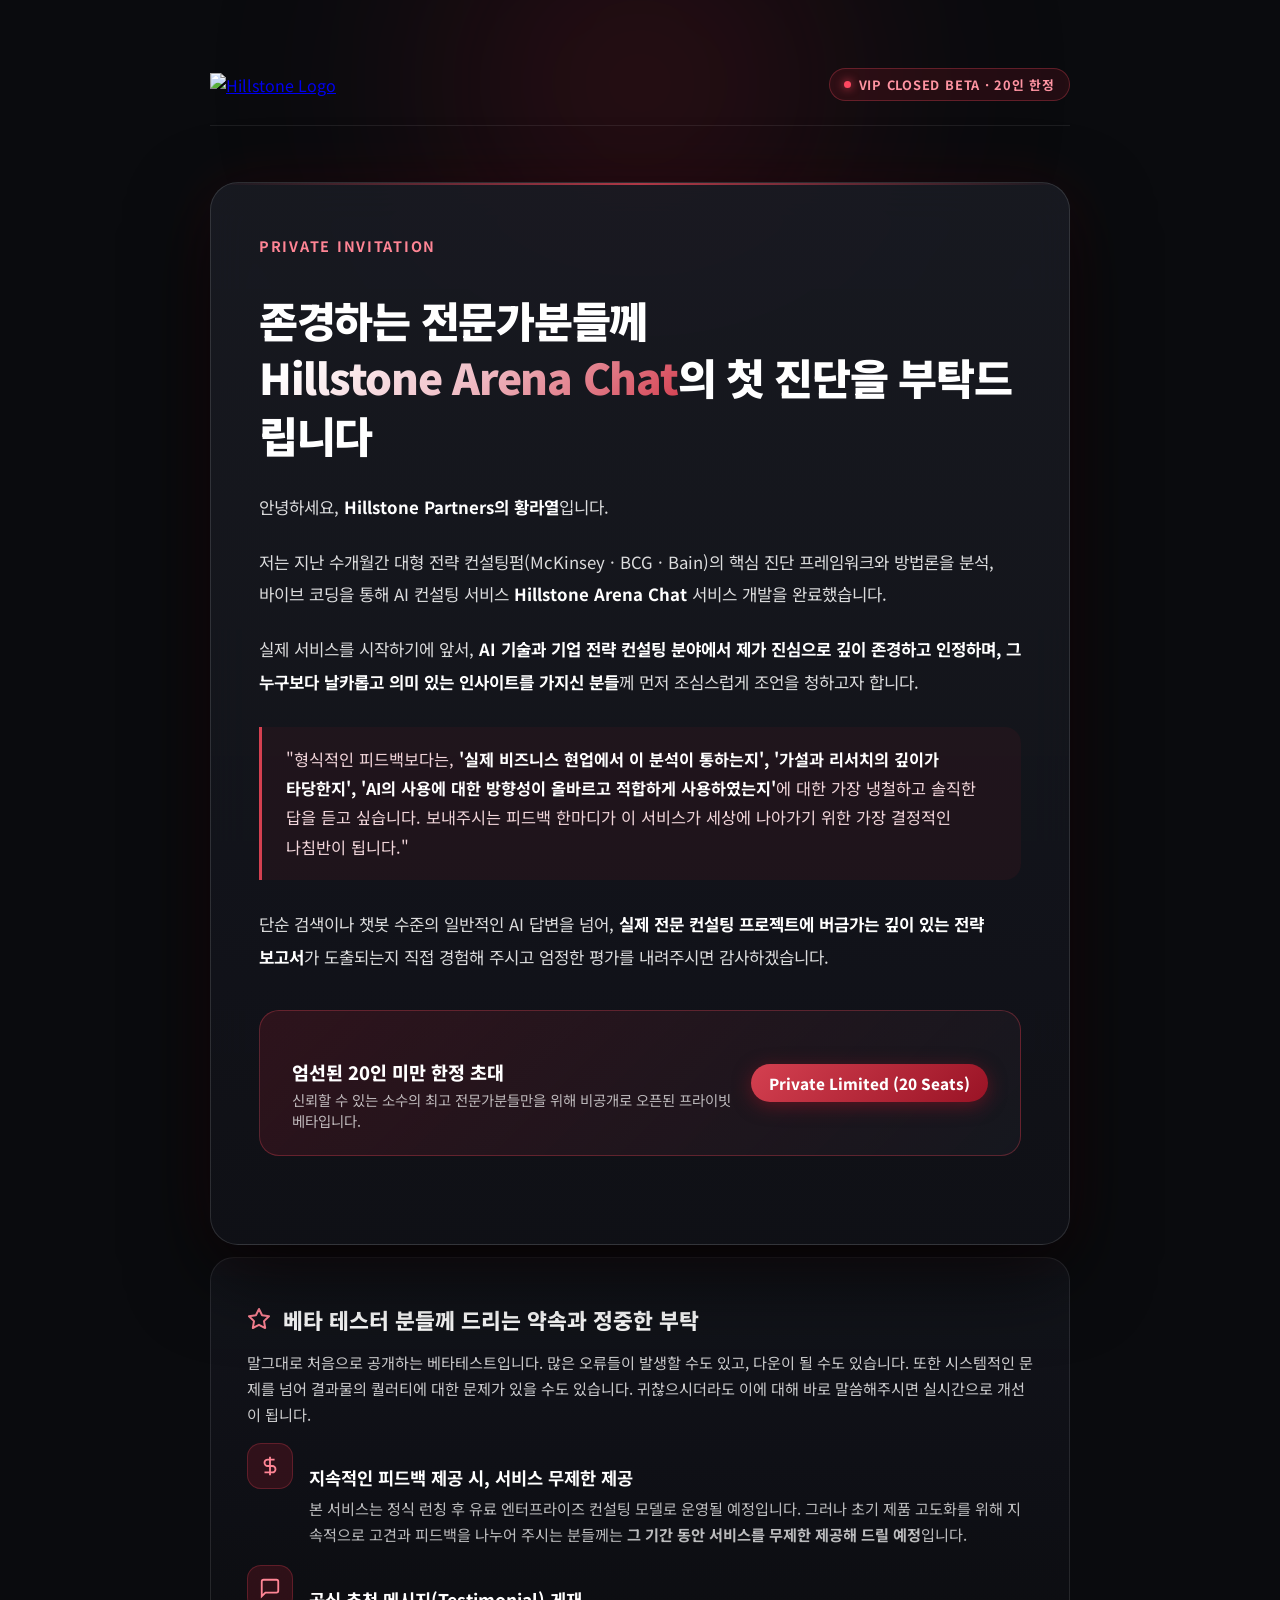
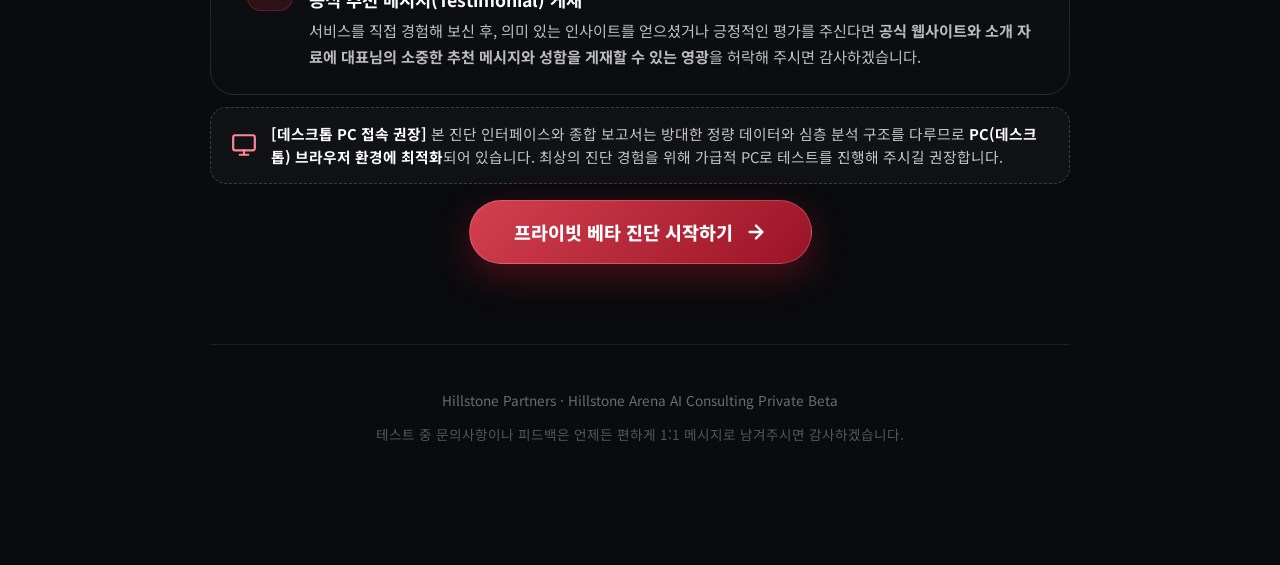
==== commit 24d3f896: "Minimize top and bottom padding and margins of benefits card" ====
--- a/beta/index.html
+++ b/beta/index.html
@@ -84,7 +84,7 @@
       box-shadow: 0 30px 80px rgba(0, 0, 0, 0.7), 0 0 60px rgba(179, 27, 47, 0.12);
       backdrop-filter: blur(20px);
       -webkit-backdrop-filter: blur(20px);
-      margin-bottom: 24px;
+      margin-bottom: 12px;
       position: relative;
       overflow: hidden;
     }
@@ -238,16 +238,16 @@
     .vip-benefits-section {
       background: linear-gradient(180deg, rgba(20, 21, 28, 0.9), rgba(12, 13, 17, 0.95));
       border: 1px solid rgba(255, 255, 255, 0.1);
-      border-radius: 28px;
-      padding: 38px 40px;
-      margin: 0 0 20px 0;
+      border-radius: 24px;
+      padding: 24px 36px;
+      margin: 0 0 12px 0;
     }
 
     .vip-benefits-section h3 {
-      font-size: 1.45rem;
+      font-size: 1.35rem;
       font-weight: 800;
       color: #ffffff;
-      margin-bottom: 24px;
+      margin-bottom: 12px;
       display: flex;
       align-items: center;
       gap: 12px;
@@ -255,9 +255,9 @@
 
     .vip-benefit-item {
       display: flex;
-      gap: 18px;
+      gap: 16px;
       align-items: flex-start;
-      margin-bottom: 24px;
+      margin-bottom: 16px;
     }
 
     .vip-benefit-item:last-child {
@@ -297,11 +297,11 @@
       background: rgba(255, 255, 255, 0.03);
       border: 1px dashed rgba(255, 255, 255, 0.18);
       border-radius: 16px;
-      padding: 16px 24px;
+      padding: 14px 20px;
       display: flex;
       align-items: center;
-      gap: 16px;
-      margin: 0 0 24px 0;
+      gap: 14px;
+      margin: 0 0 16px 0;
     }
 
     .vip-desktop-notice svg {
@@ -444,7 +444,7 @@
           베타 테스터 분들께 드리는 약속과 정중한 부탁
         </h3>
 
-        <p style="font-size: 0.98rem; color: rgba(255, 255, 255, 0.78); line-height: 1.8; margin-bottom: 28px;">
+        <p style="font-size: 0.95rem; color: rgba(255, 255, 255, 0.78); line-height: 1.7; margin-bottom: 14px;">
           말그대로 처음으로 공개하는 베타테스트입니다. 많은 오류들이 발생할 수도 있고, 다운이 될 수도 있습니다. 또한 시스템적인 문제를 넘어 결과물의 퀄러티에 대한 문제가 있을 수도 있습니다. 귀찮으시더라도 이에 대해 바로 말씀해주시면 실시간으로 개선이 됩니다.
         </p>
 
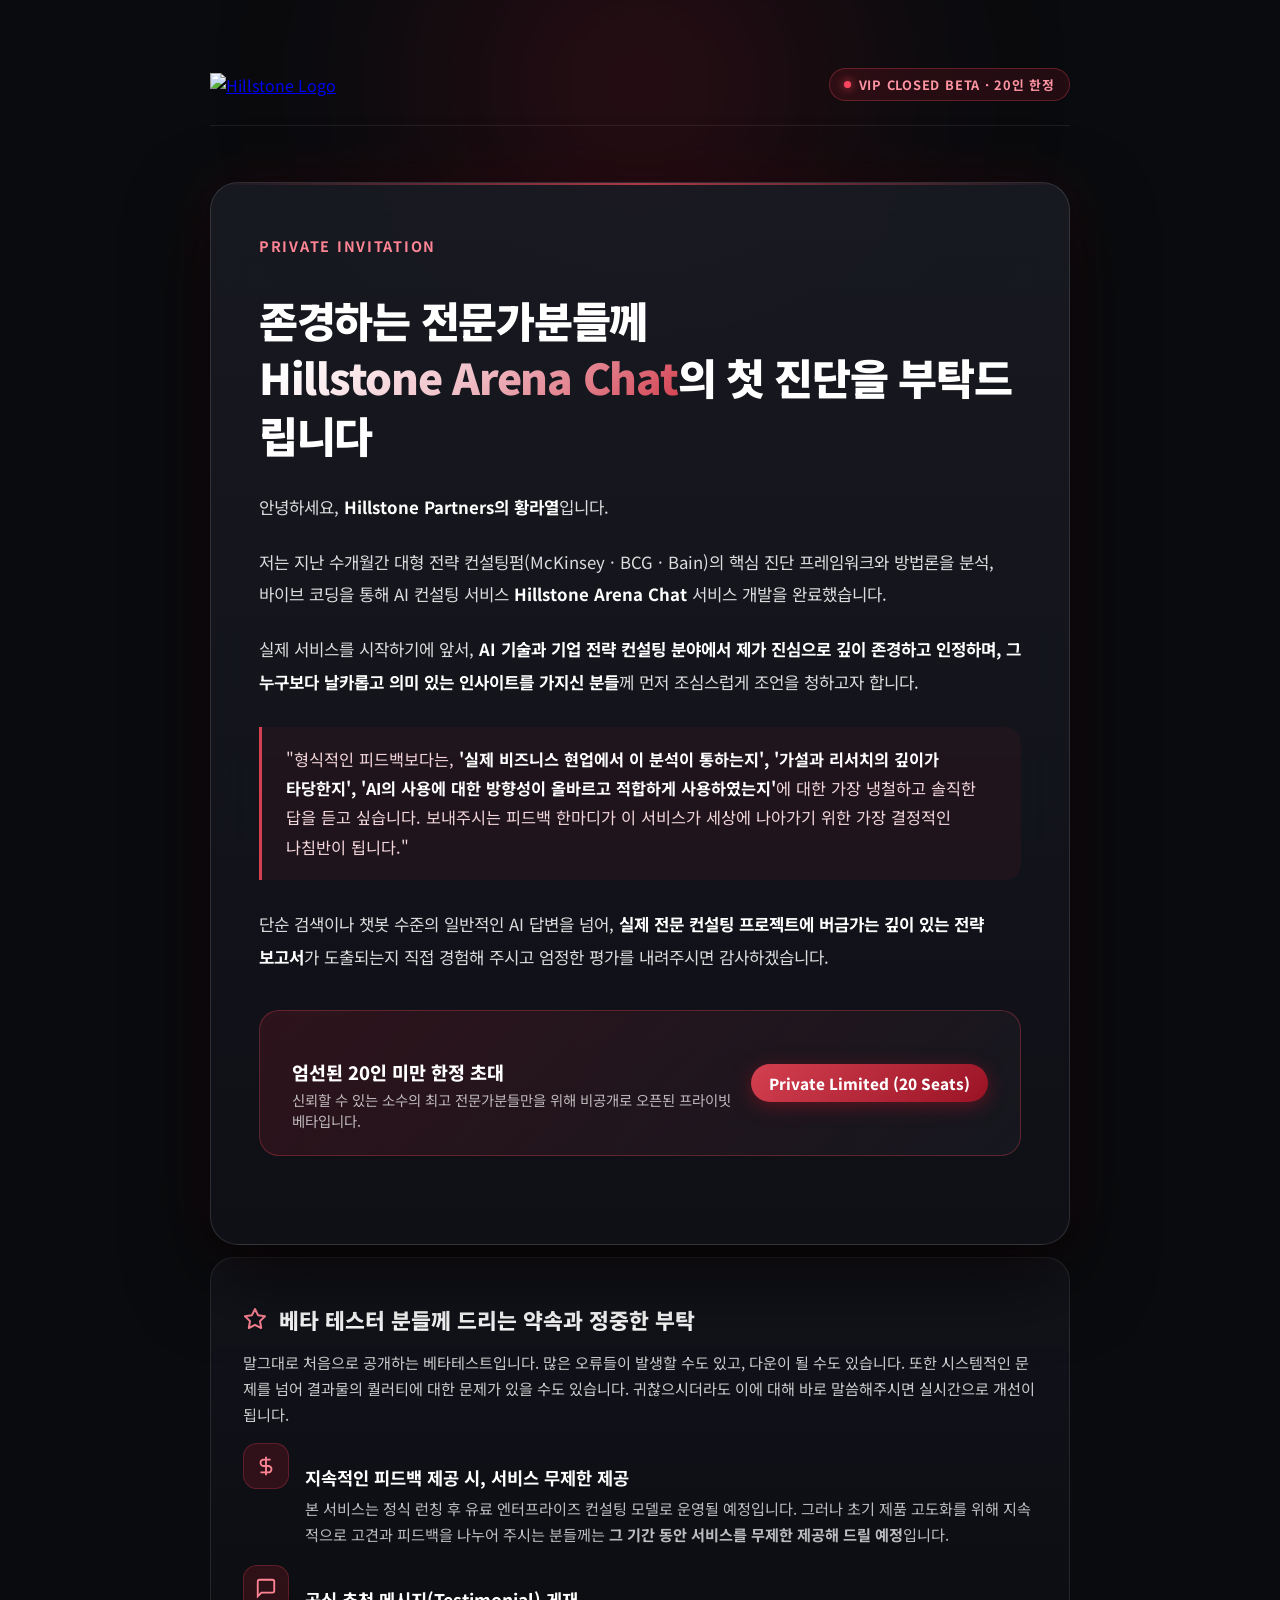
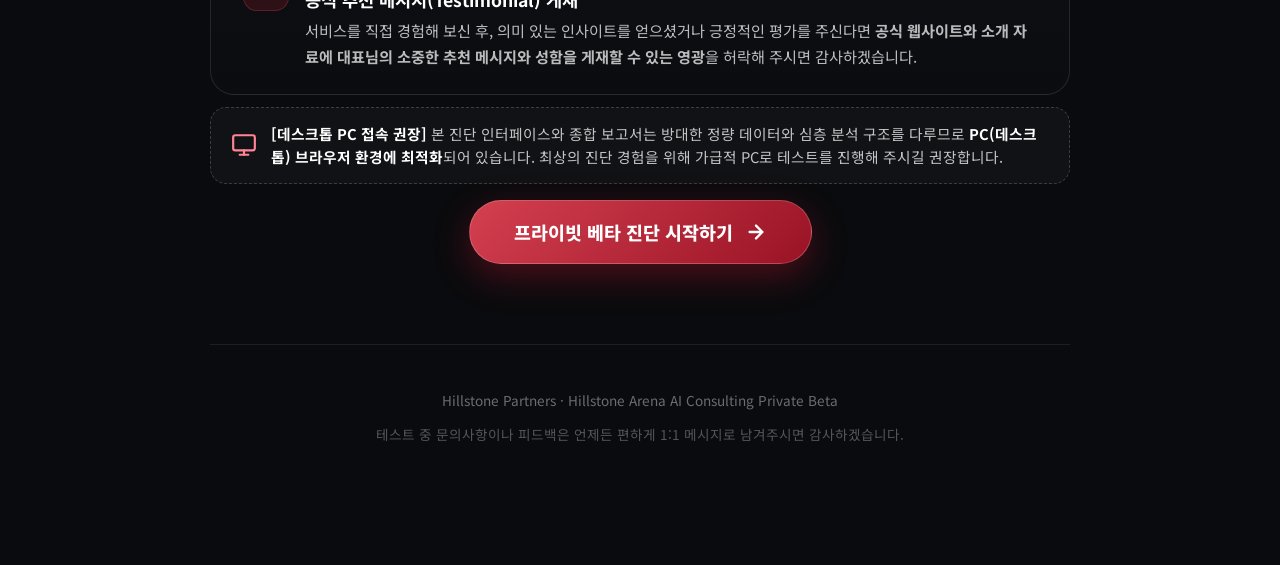
==== commit d155d3b7: "Fix benefits box full-height bug by changing section to div and resetting min-height" ====
--- a/beta/index.html
+++ b/beta/index.html
@@ -236,10 +236,13 @@
 
     /* 특별 혜택 및 추천사 요청 카드 */
     .vip-benefits-section {
+      min-height: auto !important;
+      height: auto !important;
+      display: block !important;
       background: linear-gradient(180deg, rgba(20, 21, 28, 0.9), rgba(12, 13, 17, 0.95));
       border: 1px solid rgba(255, 255, 255, 0.1);
       border-radius: 24px;
-      padding: 24px 36px;
+      padding: 24px 32px;
       margin: 0 0 12px 0;
     }
 
@@ -438,7 +441,7 @@
       </article>
 
       <!-- ─── 특별 혜택 및 추천사 요청 ─── -->
-      <section class="vip-benefits-section">
+      <div class="vip-benefits-section">
         <h3>
           <svg width="24" height="24" viewBox="0 0 24 24" fill="none" stroke="#ff8595" stroke-width="2" stroke-linecap="round" stroke-linejoin="round"><polygon points="12 2 15.09 8.26 22 9.27 17 14.14 18.18 21.02 12 17.77 5.82 21.02 7 14.14 2 9.27 8.91 8.26 12 2"/></svg>
           베타 테스터 분들께 드리는 약속과 정중한 부탁
@@ -471,7 +474,7 @@
             </p>
           </div>
         </div>
-      </section>
+      </div>
 
       <!-- ─── 데스크톱 권장 안내 ─── -->
       <div class="vip-desktop-notice">
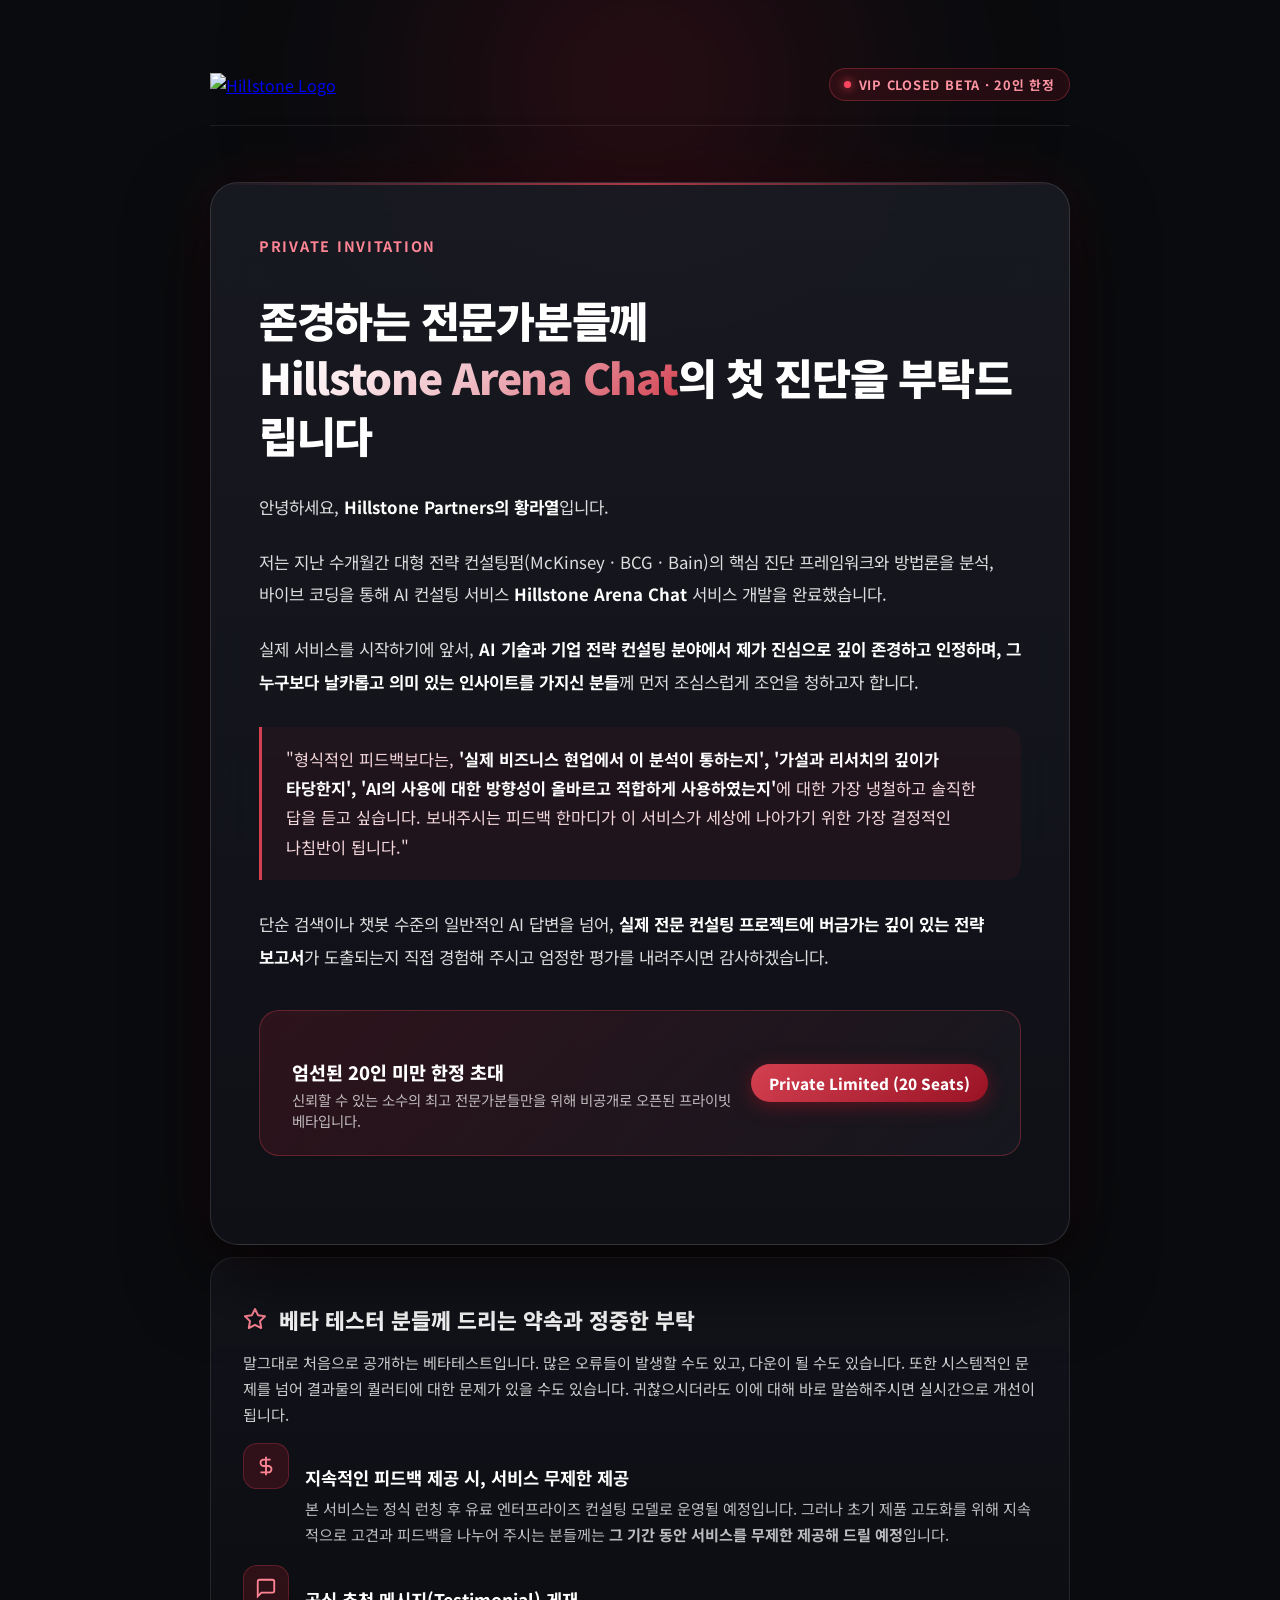
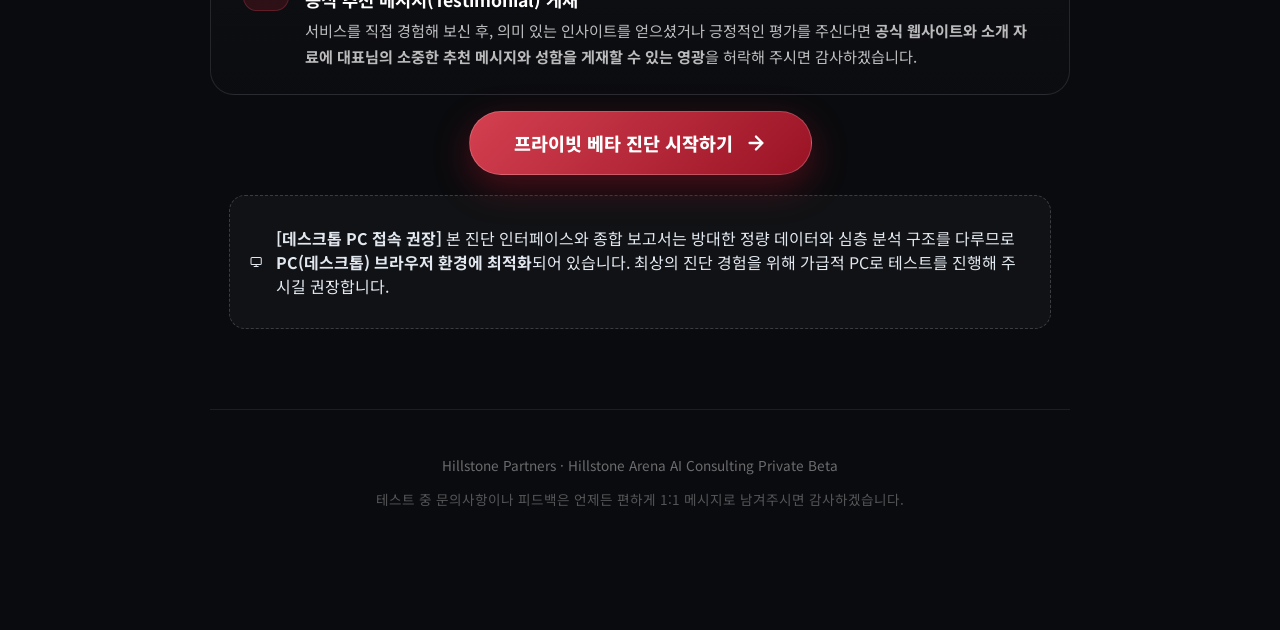
==== commit 90aa93ae: "Move desktop notice below start button" ====
--- a/beta/index.html
+++ b/beta/index.html
@@ -295,7 +295,13 @@
       margin: 0;
     }
 
-    /* 데스크톱 권장 안내 박스 */
+    /* 하단 CTA 영역 */
+    .vip-cta-block {
+      text-align: center;
+      margin: 16px 0 20px 0;
+      padding-top: 0;
+    }
+
     .vip-desktop-notice {
       background: rgba(255, 255, 255, 0.03);
       border: 1px dashed rgba(255, 255, 255, 0.18);
@@ -304,30 +310,8 @@
       display: flex;
       align-items: center;
       gap: 14px;
-      margin: 0 0 16px 0;
-    }
-
-    .vip-desktop-notice svg {
-      color: #ff8595;
-      flex-shrink: 0;
-    }
-
-    .vip-desktop-notice p {
-      font-size: 0.92rem;
-      color: rgba(255, 255, 255, 0.75);
-      line-height: 1.6;
-      margin: 0;
-    }
-
-    .vip-desktop-notice strong {
-      color: #ffffff;
-    }
-
-    /* 하단 CTA 영역 */
-    .vip-cta-block {
-      text-align: center;
-      margin-top: 0;
-      padding-top: 0;
+      margin: 0 auto;
+      max-width: 780px;
     }
 
     .vip-btn-start {
@@ -476,6 +460,14 @@
         </div>
       </div>
 
+      <!-- ─── 시작하기 CTA ─── -->
+      <div class="vip-cta-block">
+        <a href="https://arena.hillstone.cc" class="vip-btn-start">
+          <span>프라이빗 베타 진단 시작하기</span>
+          <svg width="22" height="22" viewBox="0 0 24 24" fill="none" stroke="currentColor" stroke-width="2.5" stroke-linecap="round" stroke-linejoin="round"><path d="M5 12h14M12 5l7 7-7 7"/></svg>
+        </a>
+      </div>
+
       <!-- ─── 데스크톱 권장 안내 ─── -->
       <div class="vip-desktop-notice">
         <svg width="26" height="26" viewBox="0 0 24 24" fill="none" stroke="currentColor" stroke-width="2" stroke-linecap="round" stroke-linejoin="round">
@@ -487,14 +479,6 @@
           <strong>[데스크톱 PC 접속 권장]</strong> 본 진단 인터페이스와 종합 보고서는 방대한 정량 데이터와 심층 분석 구조를 다루므로 <strong>PC(데스크톱) 브라우저 환경에 최적화</strong>되어 있습니다. 최상의 진단 경험을 위해 가급적 PC로 테스트를 진행해 주시길 권장합니다.
         </p>
       </div>
-
-      <!-- ─── 시작하기 CTA ─── -->
-      <div class="vip-cta-block">
-        <a href="https://arena.hillstone.cc" class="vip-btn-start">
-          <span>프라이빗 베타 진단 시작하기</span>
-          <svg width="22" height="22" viewBox="0 0 24 24" fill="none" stroke="currentColor" stroke-width="2.5" stroke-linecap="round" stroke-linejoin="round"><path d="M5 12h14M12 5l7 7-7 7"/></svg>
-        </a>
-      </div>
     </main>
 
     <!-- ─── 푸터 ─── -->
